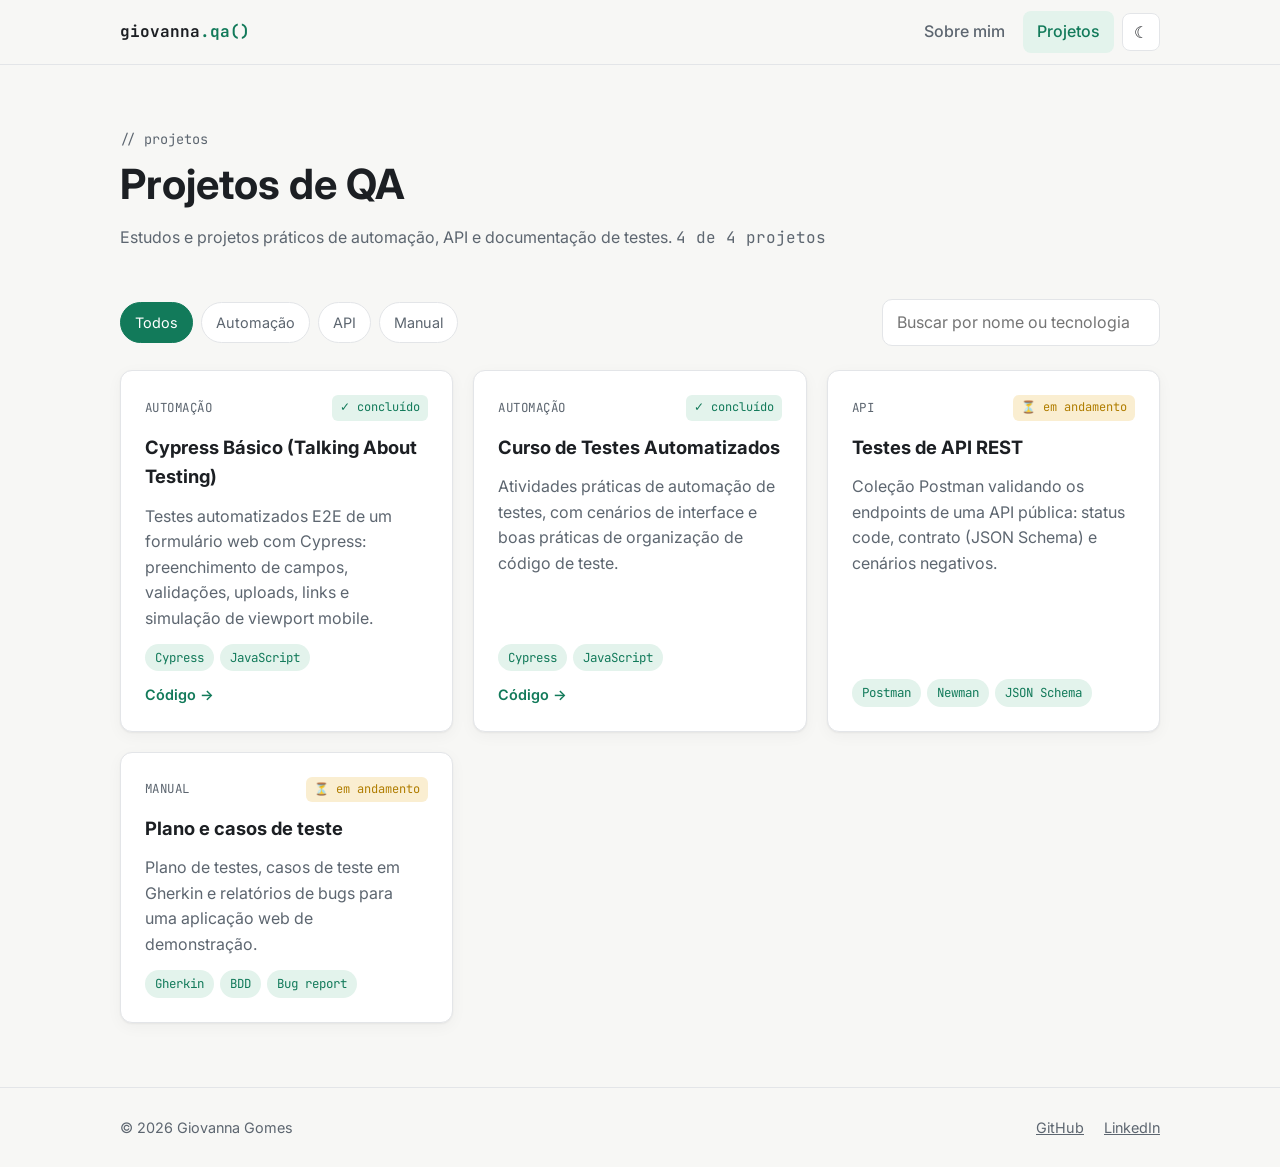
==== projetos.html @ a2e42d4e "Portfólio de QA: páginas Sobre mim e Projetos Co-Authored-By: Claude Opus 5.5 <noreply@anthropic.com" ====
<!DOCTYPE html>
<html lang="pt-BR">
<head>
  <meta charset="UTF-8">
  <meta name="viewport" content="width=device-width, initial-scale=1.0">
  <title>Projetos | Giovanna Gomes</title>
  <meta name="description" content="Projetos de QA de Giovanna Gomes: automação com Cypress, testes de API e documentação de testes.">
  <link rel="canonical" href="https://giovannagomes.dev/projetos.html">
  <meta property="og:type" content="website">
  <meta property="og:url" content="https://giovannagomes.dev/projetos.html">
  <meta property="og:title" content="Projetos | Giovanna Gomes">
  <meta property="og:description" content="Automação com Cypress, testes de API e documentação de testes.">
  <meta property="og:locale" content="pt_BR">
  <link rel="icon" href="data:image/svg+xml,<svg xmlns='http://www.w3.org/2000/svg' viewBox='0 0 100 100'><text y='.9em' font-size='90'>🐞</text></svg>">
  <link rel="preconnect" href="https://fonts.googleapis.com">
  <link rel="preconnect" href="https://fonts.gstatic.com" crossorigin>
  <link href="https://fonts.googleapis.com/css2?family=Inter:wght@400;500;600;700&family=JetBrains+Mono:wght@400;700&display=swap" rel="stylesheet">
  <link rel="stylesheet" href="css/style.css">
</head>
<body>

  <header class="header">
    <div class="container">
      <a href="index.html" class="logo">giovanna<span>.qa()</span></a>
      <nav class="nav" aria-label="Navegação principal">
        <ul class="nav-links">
          <li><a href="index.html">Sobre mim</a></li>
          <li><a href="projetos.html" aria-current="page">Projetos</a></li>
        </ul>
        <button id="theme-toggle" class="icon-btn" aria-label="Alternar tema">☾</button>
        <button id="menu-toggle" class="icon-btn menu-toggle" aria-label="Abrir menu" aria-expanded="false">☰</button>
      </nav>
    </div>
  </header>

  <main class="container">
    <section class="page-head">
      <p class="eyebrow">// projetos</p>
      <h1>Projetos de QA</h1>
      <p>Estudos e projetos práticos de automação, API e documentação de testes. <span id="count" class="mono"></span></p>
    </section>

    <div class="toolbar">
      <div class="filters" id="filters" role="group" aria-label="Filtrar por categoria"></div>
      <input type="search" id="search" class="search" placeholder="Buscar por nome ou tecnologia..." aria-label="Buscar projetos">
    </div>

    <section class="projects-grid" id="projects-grid" aria-live="polite"></section>
  </main>

  <footer class="footer">
    <div class="container">
      <span>© <span id="year"></span> Giovanna Gomes</span>
      <span>
        <a href="https://github.com/GiovannaSGomes" target="_blank" rel="noopener">GitHub</a>
        <a href="https://www.linkedin.com/in/giovannasgomes/" target="_blank" rel="noopener">LinkedIn</a>
      </span>
    </div>
  </footer>

  <script src="js/main.js"></script>
  <script src="js/projetos.js"></script>
</body>
</html>
---- css/style.css ----
/* ===== Variáveis de tema ===== */
:root {
  --bg: #f7f7f5;
  --surface: #ffffff;
  --text: #1c1f23;
  --muted: #5d6670;
  --border: #e3e5e8;
  --accent: #127a5a;        /* verde "teste passou" */
  --accent-soft: #e3f3ec;
  --danger: #c2413b;
  --shadow: 0 1px 2px rgba(0, 0, 0, .05), 0 4px 16px rgba(0, 0, 0, .04);
  --radius: 12px;
  --mono: "JetBrains Mono", ui-monospace, Consolas, monospace;
  --sans: "Inter", system-ui, -apple-system, "Segoe UI", sans-serif;
}

[data-theme="dark"] {
  --bg: #121417;
  --surface: #1a1d21;
  --text: #e8eaed;
  --muted: #9aa3ad;
  --border: #2a2f35;
  --accent: #3ccf9a;
  --accent-soft: #163128;
  --danger: #f07167;
  --shadow: none;
}

/* ===== Base ===== */
*,
*::before,
*::after { box-sizing: border-box; }

html { scroll-behavior: smooth; }

body {
  margin: 0;
  font-family: var(--sans);
  background: var(--bg);
  color: var(--text);
  line-height: 1.6;
  transition: background .2s, color .2s;
}

a { color: var(--accent); }
img { max-width: 100%; display: block; }

.container {
  width: min(1040px, 100% - 32px);
  margin-inline: auto;
}

.mono { font-family: var(--mono); }

/* ===== Cabeçalho / navegação ===== */
.header {
  position: sticky;
  top: 0;
  z-index: 10;
  background: color-mix(in srgb, var(--bg) 85%, transparent);
  backdrop-filter: blur(8px);
  border-bottom: 1px solid var(--border);
}

.header .container {
  display: flex;
  align-items: center;
  justify-content: space-between;
  height: 64px;
}

.logo {
  font-family: var(--mono);
  font-weight: 700;
  color: var(--text);
  text-decoration: none;
}
.logo span { color: var(--accent); }

.nav { display: flex; align-items: center; gap: 8px; }

.nav-links {
  display: flex;
  gap: 4px;
  list-style: none;
  margin: 0;
  padding: 0;
}

.nav-links a {
  display: block;
  padding: 8px 14px;
  border-radius: 8px;
  color: var(--muted);
  text-decoration: none;
  font-weight: 500;
}
.nav-links a:hover { color: var(--text); background: var(--surface); }
.nav-links a[aria-current="page"] { color: var(--accent); background: var(--accent-soft); }

.icon-btn {
  width: 38px;
  height: 38px;
  display: grid;
  place-items: center;
  border: 1px solid var(--border);
  border-radius: 8px;
  background: var(--surface);
  color: var(--text);
  cursor: pointer;
  font-size: 1rem;
}

.menu-toggle { display: none; }

/* ===== Hero (Sobre mim) ===== */
.hero {
  display: grid;
  grid-template-columns: 1.4fr 1fr;
  gap: 48px;
  align-items: center;
  padding: 80px 0 56px;
}

.eyebrow {
  font-family: var(--mono);
  font-size: .85rem;
  color: var(--accent);
  margin: 0 0 12px;
}

.hero h1 {
  font-size: clamp(2rem, 5vw, 3.2rem);
  line-height: 1.15;
  margin: 0 0 16px;
}

.hero p.lead { font-size: 1.15rem; color: var(--muted); margin: 0 0 28px; }

.btn-row { display: flex; flex-wrap: wrap; gap: 12px; }

.btn {
  display: inline-flex;
  align-items: center;
  gap: 8px;
  padding: 12px 20px;
  border-radius: 10px;
  font-weight: 600;
  text-decoration: none;
  border: 1px solid var(--border);
  color: var(--text);
  background: var(--surface);
}
.btn-primary { background: var(--accent); border-color: var(--accent); color: #fff; }
[data-theme="dark"] .btn-primary { color: #0d1f18; }
.btn:hover { filter: brightness(1.05); transform: translateY(-1px); }

/* Cartão "terminal" com resultado de testes */
.terminal {
  background: #0f1115;
  color: #d4d7dc;
  border-radius: var(--radius);
  padding: 20px;
  font-family: var(--mono);
  font-size: .85rem;
  box-shadow: var(--shadow);
  border: 1px solid #23272e;
}
.terminal .dots { display: flex; gap: 6px; margin-bottom: 14px; }
.terminal .dots i { width: 10px; height: 10px; border-radius: 50%; background: #3a3f47; }
.terminal .pass { color: #3ccf9a; }
.terminal .dim { color: #6b7380; }
.terminal p { margin: 4px 0; }
.cursor::after { content: "▋"; animation: blink 1s steps(1) infinite; }
@keyframes blink { 50% { opacity: 0; } }

/* ===== Seções ===== */
.section { padding: 48px 0; }
.section h2 { font-size: 1.6rem; margin: 0 0 8px; }
.section .subtitle { color: var(--muted); margin: 0 0 28px; }

.card {
  background: var(--surface);
  border: 1px solid var(--border);
  border-radius: var(--radius);
  padding: 24px;
  box-shadow: var(--shadow);
}

.about-grid { display: grid; grid-template-columns: 1.3fr 1fr; gap: 24px; }

.skills-grid {
  display: grid;
  grid-template-columns: repeat(auto-fill, minmax(220px, 1fr));
  gap: 16px;
}
.skills-grid h3 { margin: 0 0 12px; font-size: 1rem; }

.tags { display: flex; flex-wrap: wrap; gap: 6px; padding: 0; margin: 0; list-style: none; }
.tag {
  font-family: var(--mono);
  font-size: .78rem;
  padding: 4px 10px;
  border-radius: 999px;
  background: var(--accent-soft);
  color: var(--accent);
}

/* Linha do tempo */
.timeline { list-style: none; margin: 0; padding: 0; border-left: 2px solid var(--border); }
.timeline li { position: relative; padding: 0 0 24px 24px; }
.timeline li::before {
  content: "";
  position: absolute;
  left: -7px;
  top: 6px;
  width: 12px;
  height: 12px;
  border-radius: 50%;
  background: var(--accent);
  border: 2px solid var(--bg);
}
.timeline .when { font-family: var(--mono); font-size: .8rem; color: var(--muted); }
.timeline h3 { margin: 2px 0 4px; font-size: 1rem; }
.timeline p { margin: 0; color: var(--muted); }

/* ===== Página de projetos ===== */
.page-head { padding: 64px 0 24px; }
.page-head h1 { font-size: clamp(1.8rem, 4vw, 2.6rem); margin: 0 0 8px; }
.page-head p { color: var(--muted); margin: 0; }

.toolbar {
  display: flex;
  flex-wrap: wrap;
  gap: 12px;
  justify-content: space-between;
  align-items: center;
  margin: 24px 0;
}

.filters { display: flex; flex-wrap: wrap; gap: 8px; }
.filter-btn {
  padding: 8px 14px;
  border-radius: 999px;
  border: 1px solid var(--border);
  background: var(--surface);
  color: var(--muted);
  cursor: pointer;
  font: inherit;
  font-size: .9rem;
}
.filter-btn.active { background: var(--accent); border-color: var(--accent); color: #fff; }
[data-theme="dark"] .filter-btn.active { color: #0d1f18; }

.search {
  padding: 10px 14px;
  border-radius: 10px;
  border: 1px solid var(--border);
  background: var(--surface);
  color: var(--text);
  font: inherit;
  min-width: 240px;
}

.projects-grid {
  display: grid;
  grid-template-columns: repeat(auto-fill, minmax(300px, 1fr));
  gap: 20px;
  padding-bottom: 64px;
}

.project-card { display: flex; flex-direction: column; gap: 12px; transition: transform .15s, border-color .15s; }
.project-card:hover { transform: translateY(-3px); border-color: var(--accent); }

.project-top { display: flex; justify-content: space-between; align-items: center; gap: 8px; }
.category { font-family: var(--mono); font-size: .78rem; color: var(--muted); text-transform: uppercase; letter-spacing: .04em; }

.status { font-family: var(--mono); font-size: .75rem; padding: 3px 8px; border-radius: 6px; }
.status.done { background: var(--accent-soft); color: var(--accent); }
.status.wip { background: color-mix(in srgb, #e0a100 18%, transparent); color: #b07d00; }
[data-theme="dark"] .status.wip { color: #f2c14e; }

.project-card h3 { margin: 0; font-size: 1.15rem; }
.project-card p { margin: 0; color: var(--muted); flex: 1; }

.project-links { display: flex; gap: 16px; font-weight: 600; font-size: .9rem; }
.project-links a { text-decoration: none; }
.project-links a:hover { text-decoration: underline; }

.empty { text-align: center; color: var(--muted); padding: 48px 0; grid-column: 1 / -1; }

/* ===== Rodapé ===== */
.footer {
  border-top: 1px solid var(--border);
  padding: 28px 0;
  color: var(--muted);
  font-size: .9rem;
}
.footer .container { display: flex; flex-wrap: wrap; justify-content: space-between; gap: 12px; }
.footer a { color: var(--muted); margin-left: 16px; }

/* ===== Responsivo ===== */
@media (max-width: 760px) {
  .hero, .about-grid { grid-template-columns: 1fr; }
  .hero { padding-top: 48px; gap: 32px; }

  .menu-toggle { display: grid; }
  .nav-links {
    display: none;
    position: absolute;
    top: 64px;
    left: 0;
    right: 0;
    flex-direction: column;
    padding: 12px 16px;
    background: var(--bg);
    border-bottom: 1px solid var(--border);
  }
  .nav-links.open { display: flex; }

  .search { min-width: 0; width: 100%; }
  .footer a { margin: 0 16px 0 0; }
}
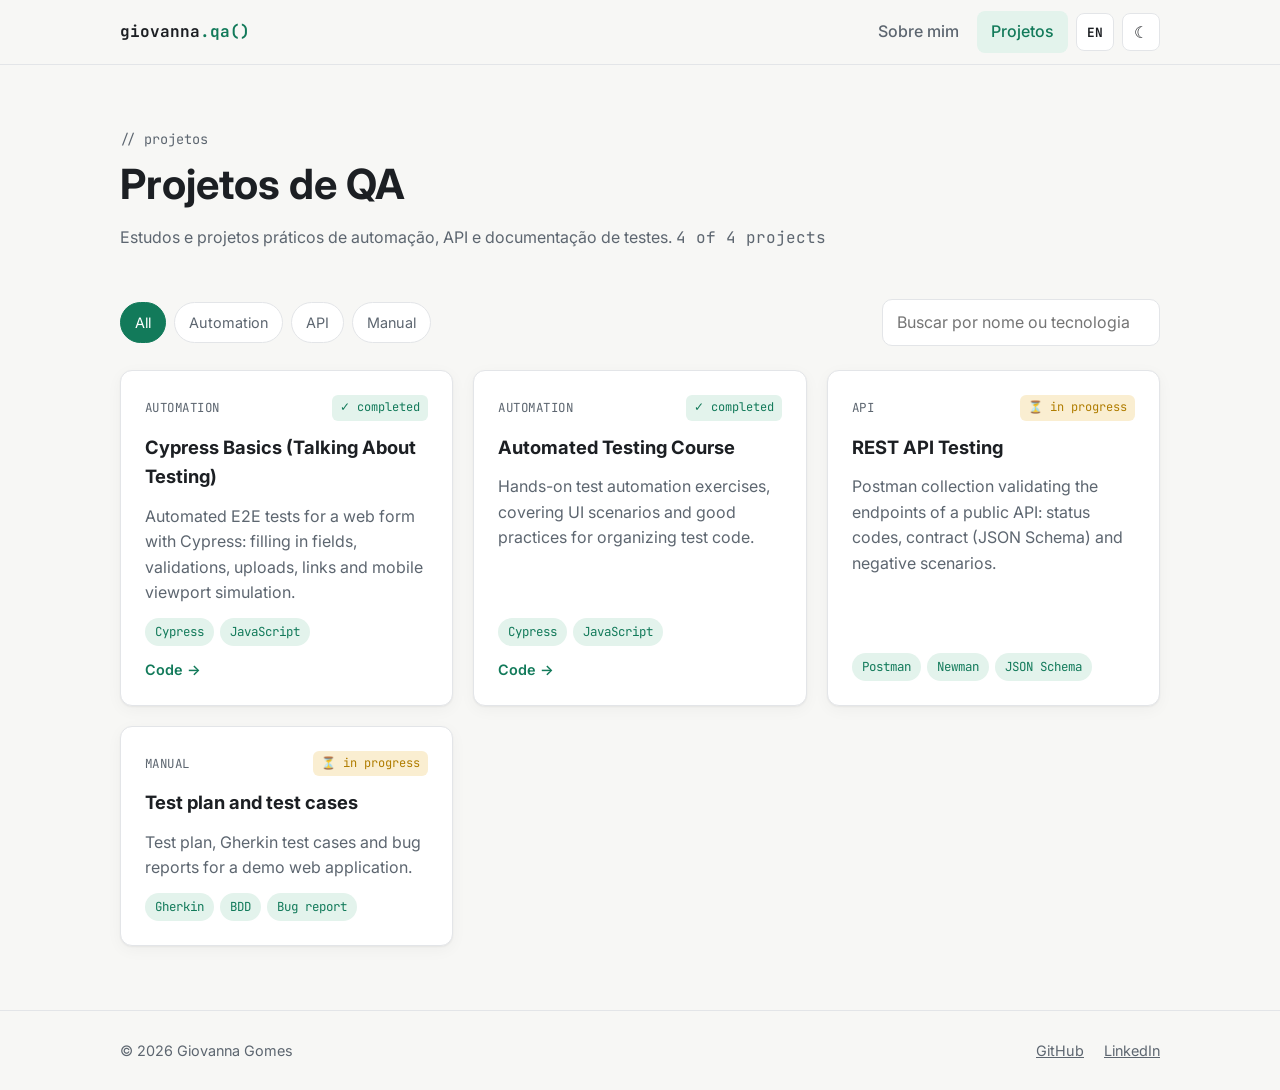
==== commit 0c59a594: "Adiciona versão em inglês do site (inglês como padrão) - Botão PT/EN no topo das páginas; a escolha " ====
--- a/projetos.html
+++ b/projetos.html
@@ -3,14 +3,15 @@
 <head>
   <meta charset="UTF-8">
   <meta name="viewport" content="width=device-width, initial-scale=1.0">
-  <title>Projetos | Giovanna Gomes</title>
-  <meta name="description" content="Projetos de QA de Giovanna Gomes: automação com Cypress, testes de API e documentação de testes.">
+  <title data-i18n="projects.title">Projetos | Giovanna Gomes</title>
+  <meta name="description" content="Projetos de QA de Giovanna Gomes: automação com Cypress, testes de API e documentação de testes." data-i18n-attr="content:projects.description">
   <link rel="canonical" href="https://giovannagomes.dev/projetos.html">
   <meta property="og:type" content="website">
   <meta property="og:url" content="https://giovannagomes.dev/projetos.html">
   <meta property="og:title" content="Projetos | Giovanna Gomes">
-  <meta property="og:description" content="Automação com Cypress, testes de API e documentação de testes.">
+  <meta property="og:description" content="Automação com Cypress, testes de API e documentação de testes." data-i18n-attr="content:projects.og.description">
   <meta property="og:locale" content="pt_BR">
+  <meta property="og:locale:alternate" content="en_US">
   <link rel="icon" href="data:image/svg+xml,<svg xmlns='http://www.w3.org/2000/svg' viewBox='0 0 100 100'><text y='.9em' font-size='90'>🐞</text></svg>">
   <link rel="preconnect" href="https://fonts.googleapis.com">
   <link rel="preconnect" href="https://fonts.gstatic.com" crossorigin>
@@ -22,27 +23,28 @@
   <header class="header">
     <div class="container">
       <a href="index.html" class="logo">giovanna<span>.qa()</span></a>
-      <nav class="nav" aria-label="Navegação principal">
+      <nav class="nav" aria-label="Navegação principal" data-i18n-attr="aria-label:nav.label">
         <ul class="nav-links">
-          <li><a href="index.html">Sobre mim</a></li>
-          <li><a href="projetos.html" aria-current="page">Projetos</a></li>
+          <li><a href="index.html" data-i18n="nav.about">Sobre mim</a></li>
+          <li><a href="projetos.html" aria-current="page" data-i18n="nav.projects">Projetos</a></li>
         </ul>
-        <button id="theme-toggle" class="icon-btn" aria-label="Alternar tema">☾</button>
-        <button id="menu-toggle" class="icon-btn menu-toggle" aria-label="Abrir menu" aria-expanded="false">☰</button>
+        <button id="lang-toggle" class="icon-btn lang-btn" aria-label="Switch to English" lang="en">EN</button>
+        <button id="theme-toggle" class="icon-btn" aria-label="Alternar tema" data-i18n-attr="aria-label:btn.theme">☾</button>
+        <button id="menu-toggle" class="icon-btn menu-toggle" aria-label="Abrir menu" aria-expanded="false" data-i18n-attr="aria-label:btn.menu">☰</button>
       </nav>
     </div>
   </header>
 
   <main class="container">
     <section class="page-head">
-      <p class="eyebrow">// projetos</p>
-      <h1>Projetos de QA</h1>
-      <p>Estudos e projetos práticos de automação, API e documentação de testes. <span id="count" class="mono"></span></p>
+      <p class="eyebrow" data-i18n="projects.eyebrow">// projetos</p>
+      <h1 data-i18n="projects.h1">Projetos de QA</h1>
+      <p><span data-i18n="projects.lead">Estudos e projetos práticos de automação, API e documentação de testes.</span> <span id="count" class="mono"></span></p>
     </section>
 
     <div class="toolbar">
-      <div class="filters" id="filters" role="group" aria-label="Filtrar por categoria"></div>
-      <input type="search" id="search" class="search" placeholder="Buscar por nome ou tecnologia..." aria-label="Buscar projetos">
+      <div class="filters" id="filters" role="group" aria-label="Filtrar por categoria" data-i18n-attr="aria-label:projects.filter"></div>
+      <input type="search" id="search" class="search" placeholder="Buscar por nome ou tecnologia..." aria-label="Buscar projetos" data-i18n-attr="placeholder:projects.search;aria-label:projects.searchLabel">
     </div>
 
     <section class="projects-grid" id="projects-grid" aria-live="polite"></section>
@@ -58,6 +60,7 @@
     </div>
   </footer>
 
+  <script src="js/i18n.js"></script>
   <script src="js/main.js"></script>
   <script src="js/projetos.js"></script>
 </body>
--- a/css/style.css
+++ b/css/style.css
@@ -113,6 +113,15 @@
 
 .menu-toggle { display: none; }
 
+/* Botão de idioma (PT / EN) */
+.lang-btn {
+  font-family: "JetBrains Mono", monospace;
+  font-size: 0.8rem;
+  font-weight: 700;
+  letter-spacing: 0.02em;
+}
+.lang-btn:hover { color: var(--accent); }
+
 /* ===== Hero (Sobre mim) ===== */
 .hero {
   display: grid;
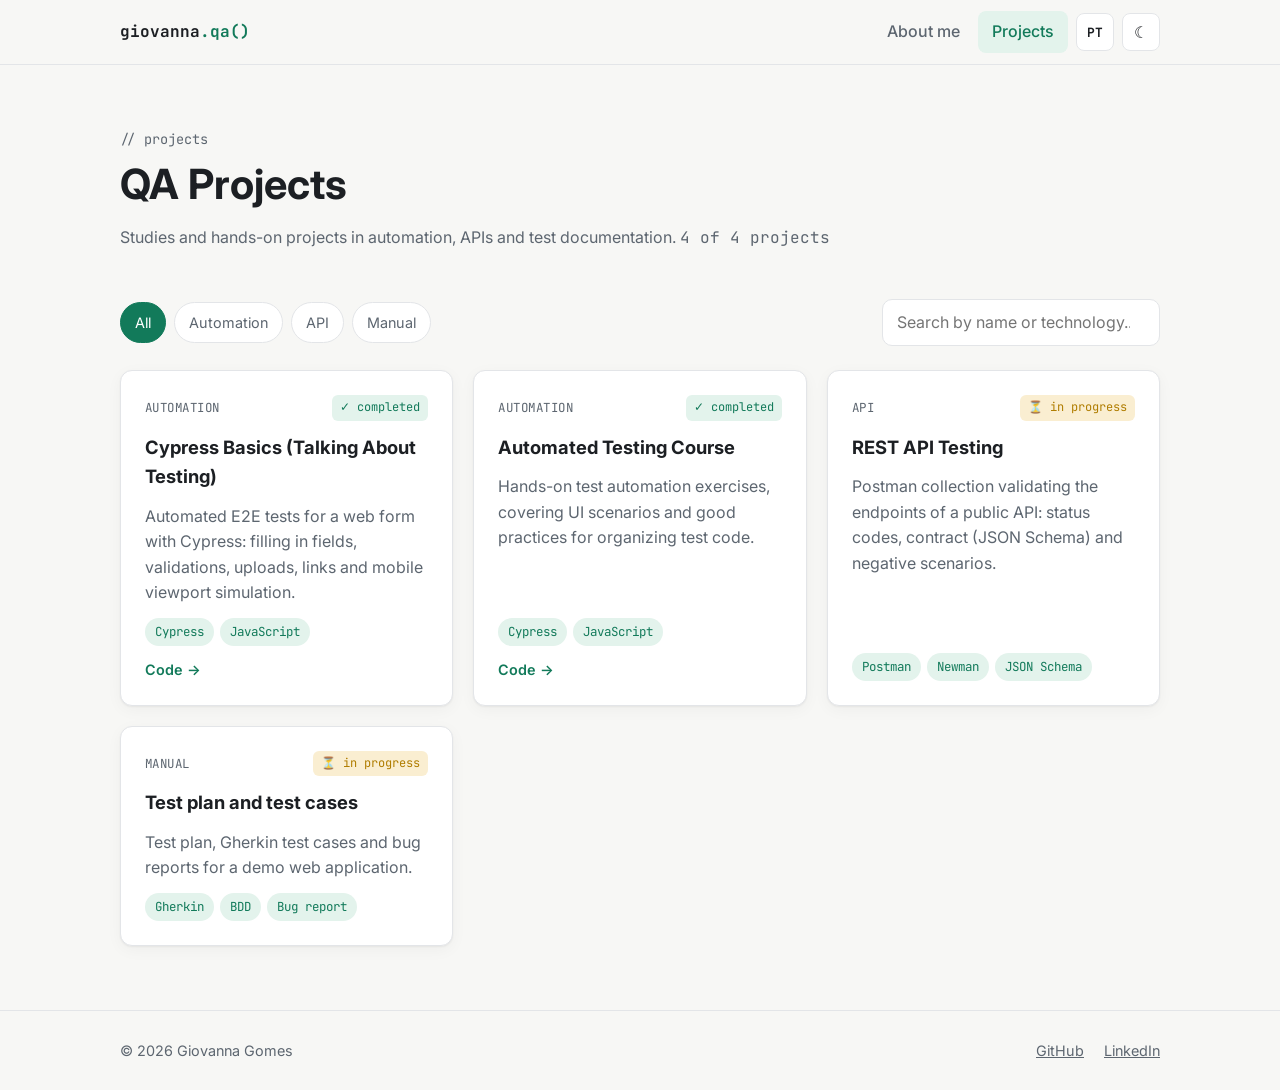
==== commit 83833095: "Corrige HTML para usar o inglês como texto padrão O commit anterior levou index.html e projetos.html" ====
--- a/projetos.html
+++ b/projetos.html
@@ -1,17 +1,17 @@
 <!DOCTYPE html>
-<html lang="pt-BR">
+<html lang="en">
 <head>
   <meta charset="UTF-8">
   <meta name="viewport" content="width=device-width, initial-scale=1.0">
-  <title data-i18n="projects.title">Projetos | Giovanna Gomes</title>
-  <meta name="description" content="Projetos de QA de Giovanna Gomes: automação com Cypress, testes de API e documentação de testes." data-i18n-attr="content:projects.description">
+  <title data-i18n="projects.title">Projects | Giovanna Gomes</title>
+  <meta name="description" content="QA projects by Giovanna Gomes: Cypress automation, API testing and test documentation." data-i18n-attr="content:projects.description">
   <link rel="canonical" href="https://giovannagomes.dev/projetos.html">
   <meta property="og:type" content="website">
   <meta property="og:url" content="https://giovannagomes.dev/projetos.html">
-  <meta property="og:title" content="Projetos | Giovanna Gomes">
-  <meta property="og:description" content="Automação com Cypress, testes de API e documentação de testes." data-i18n-attr="content:projects.og.description">
-  <meta property="og:locale" content="pt_BR">
-  <meta property="og:locale:alternate" content="en_US">
+  <meta property="og:title" content="Projects | Giovanna Gomes">
+  <meta property="og:description" content="Cypress automation, API testing and test documentation." data-i18n-attr="content:projects.og.description">
+  <meta property="og:locale" content="en_US">
+  <meta property="og:locale:alternate" content="pt_BR">
   <link rel="icon" href="data:image/svg+xml,<svg xmlns='http://www.w3.org/2000/svg' viewBox='0 0 100 100'><text y='.9em' font-size='90'>🐞</text></svg>">
   <link rel="preconnect" href="https://fonts.googleapis.com">
   <link rel="preconnect" href="https://fonts.gstatic.com" crossorigin>
@@ -23,28 +23,28 @@
   <header class="header">
     <div class="container">
       <a href="index.html" class="logo">giovanna<span>.qa()</span></a>
-      <nav class="nav" aria-label="Navegação principal" data-i18n-attr="aria-label:nav.label">
+      <nav class="nav" aria-label="Main navigation" data-i18n-attr="aria-label:nav.label">
         <ul class="nav-links">
-          <li><a href="index.html" data-i18n="nav.about">Sobre mim</a></li>
-          <li><a href="projetos.html" aria-current="page" data-i18n="nav.projects">Projetos</a></li>
+          <li><a href="index.html" data-i18n="nav.about">About me</a></li>
+          <li><a href="projetos.html" aria-current="page" data-i18n="nav.projects">Projects</a></li>
         </ul>
-        <button id="lang-toggle" class="icon-btn lang-btn" aria-label="Switch to English" lang="en">EN</button>
-        <button id="theme-toggle" class="icon-btn" aria-label="Alternar tema" data-i18n-attr="aria-label:btn.theme">☾</button>
-        <button id="menu-toggle" class="icon-btn menu-toggle" aria-label="Abrir menu" aria-expanded="false" data-i18n-attr="aria-label:btn.menu">☰</button>
+        <button id="lang-toggle" class="icon-btn lang-btn" aria-label="Mudar para português" lang="pt-BR">PT</button>
+        <button id="theme-toggle" class="icon-btn" aria-label="Toggle theme" data-i18n-attr="aria-label:btn.theme">☾</button>
+        <button id="menu-toggle" class="icon-btn menu-toggle" aria-label="Open menu" aria-expanded="false" data-i18n-attr="aria-label:btn.menu">☰</button>
       </nav>
     </div>
   </header>
 
   <main class="container">
     <section class="page-head">
-      <p class="eyebrow" data-i18n="projects.eyebrow">// projetos</p>
-      <h1 data-i18n="projects.h1">Projetos de QA</h1>
-      <p><span data-i18n="projects.lead">Estudos e projetos práticos de automação, API e documentação de testes.</span> <span id="count" class="mono"></span></p>
+      <p class="eyebrow" data-i18n="projects.eyebrow">// projects</p>
+      <h1 data-i18n="projects.h1">QA Projects</h1>
+      <p><span data-i18n="projects.lead">Studies and hands-on projects in automation, APIs and test documentation.</span> <span id="count" class="mono"></span></p>
     </section>
 
     <div class="toolbar">
-      <div class="filters" id="filters" role="group" aria-label="Filtrar por categoria" data-i18n-attr="aria-label:projects.filter"></div>
-      <input type="search" id="search" class="search" placeholder="Buscar por nome ou tecnologia..." aria-label="Buscar projetos" data-i18n-attr="placeholder:projects.search;aria-label:projects.searchLabel">
+      <div class="filters" id="filters" role="group" aria-label="Filter by category" data-i18n-attr="aria-label:projects.filter"></div>
+      <input type="search" id="search" class="search" placeholder="Search by name or technology..." aria-label="Search projects" data-i18n-attr="placeholder:projects.search;aria-label:projects.searchLabel">
     </div>
 
     <section class="projects-grid" id="projects-grid" aria-live="polite"></section>
